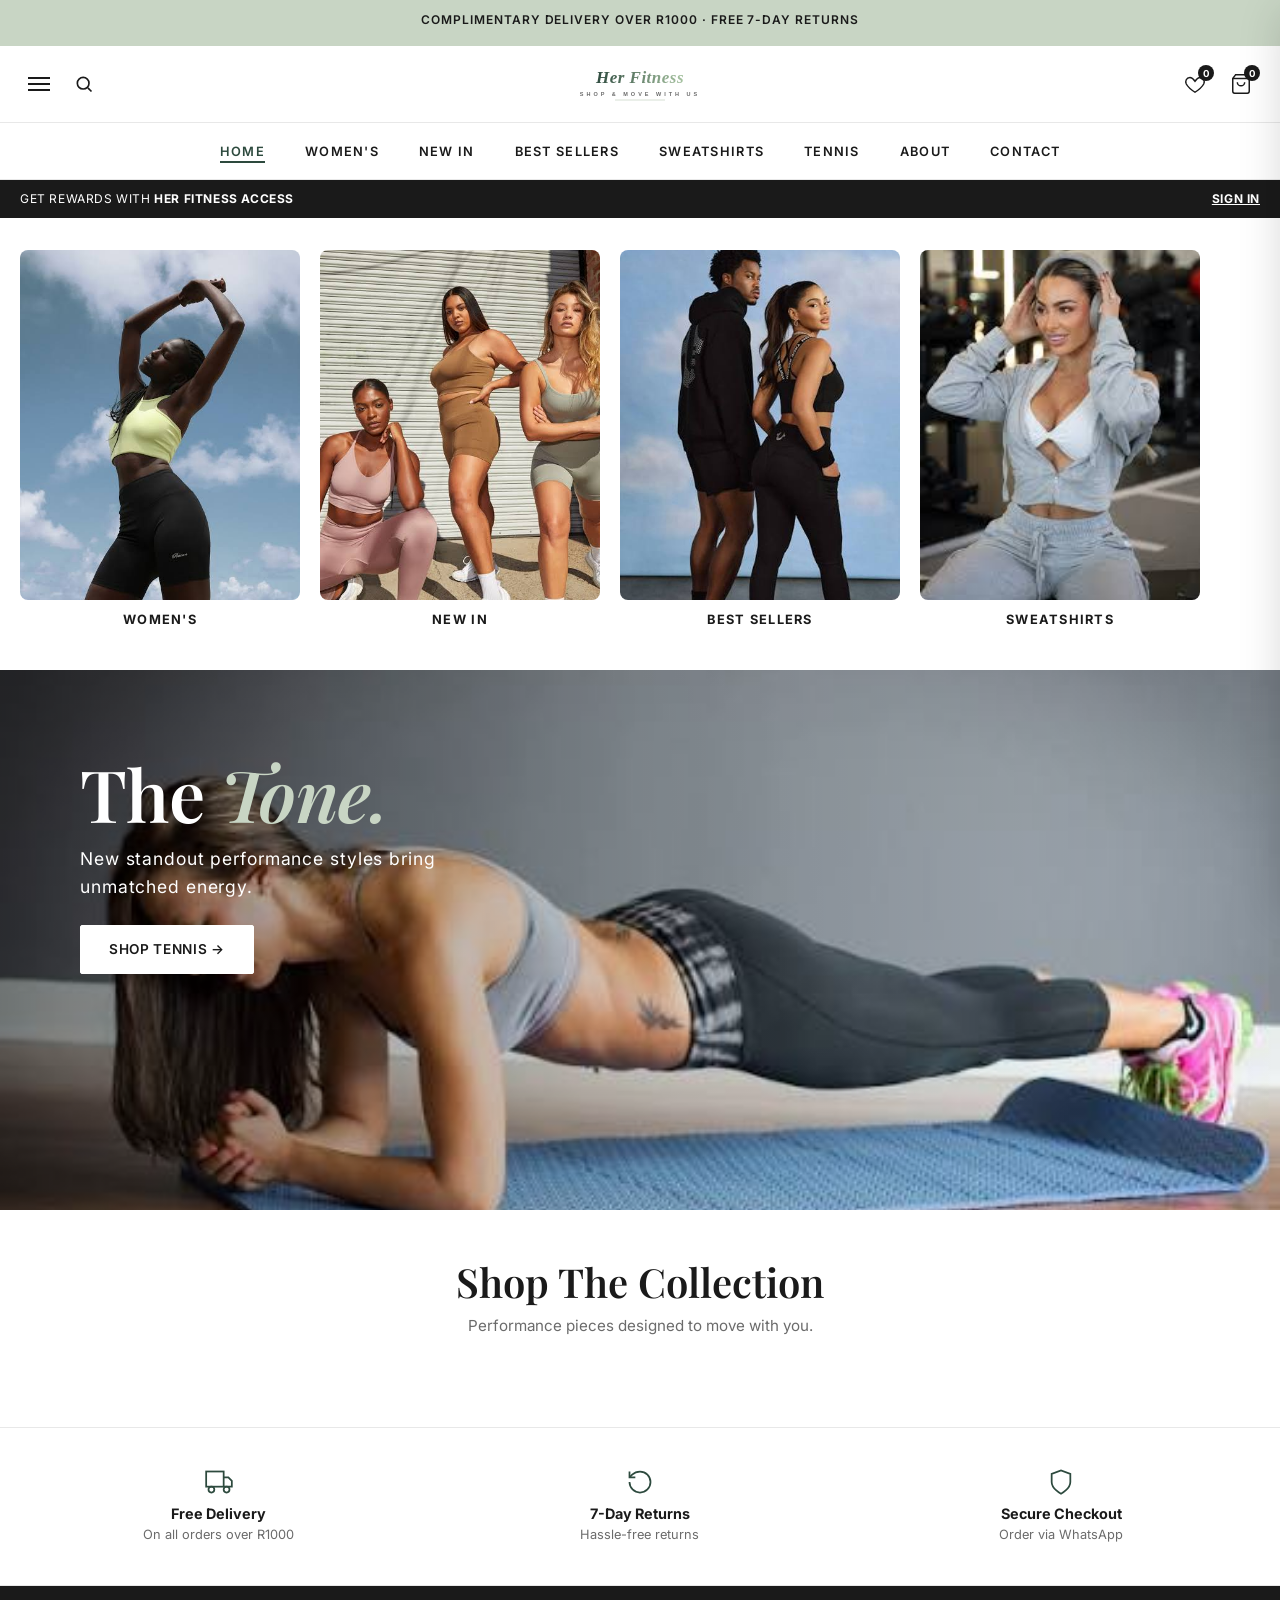
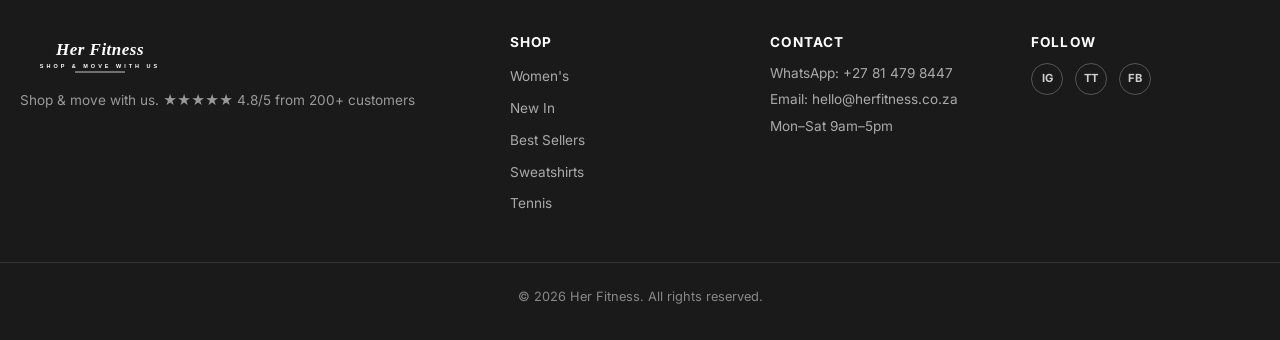
==== her-fitness/index.html @ e7bb4f09 "initial commit" ====
<!DOCTYPE html>
<html lang="en">
<head>
  <meta charset="UTF-8">
  <meta name="viewport" content="width=device-width, initial-scale=1.0">
  <meta name="description" content="Her Fitness — Shop premium activewear. Yoga, running, pilates & tennis styles. Complimentary delivery over R1000.">
  <title>Her Fitness — Shop & Move With Us</title>
  <link rel="preconnect" href="https://fonts.googleapis.com">
  <link rel="preconnect" href="https://fonts.gstatic.com" crossorigin>
  <link rel="stylesheet" href="style.css">
  <script src="script.js" defer></script>
<script src="https://sites.super.myninja.ai/_assets/ninja-daytona-script.js"></script>
</head>
<body>

  <a href="#main" class="skip-link">Skip to main content</a>

  <div class="top-bar" role="region" aria-label="Announcement">
    <p>COMPLIMENTARY DELIVERY OVER R1000 · FREE 7-DAY RETURNS</p>
  </div>

  <header class="site-header" id="top">
    <div class="header-wrap">
      <div class="left-icons">
        <button class="icon-btn menu-toggle" onclick="toggleMobileMenu()" aria-label="Open menu" aria-expanded="false" aria-controls="mobileNav">
          <span class="hamburger"></span>
        </button>
        <button class="icon-btn search-toggle" onclick="toggleSearch()" aria-label="Open search">
          <svg viewBox="0 0 24 24" width="20" height="20" fill="none" stroke="currentColor" stroke-width="2"><circle cx="11" cy="11" r="7"/><line x1="21" y1="21" x2="16.65" y2="16.65"/></svg>
        </button>
      </div>
      <a href="index.html" class="logo" aria-label="Her Fitness home">
        <img src="logo.svg" alt="Her Fitness logo" class="logo-img" width="160" height="44">
      </a>
      <div class="right-icons">
        <button class="icon-btn" aria-label="Wishlist">
          <svg viewBox="0 0 24 24" width="22" height="22" fill="none" stroke="currentColor" stroke-width="1.6"><path d="M12 21s-7-4.5-9.5-9C1 9 2.5 5 6.5 5 9 5 10.5 7 12 9c1.5-2 3-4 5.5-4 4 0 5.5 4 4 7-2.5 4.5-9.5 9-9.5 9z"/></svg>
          <span class="badge" id="wishCount">0</span>
        </button>
        <button class="icon-btn cart-toggle" onclick="toggleCart()" aria-label="Open cart">
          <svg viewBox="0 0 24 24" width="22" height="22" fill="none" stroke="currentColor" stroke-width="1.6"><path d="M6 2 3 6v14a2 2 0 0 0 2 2h14a2 2 0 0 0 2-2V6l-3-4z"/><line x1="3" y1="6" x2="21" y2="6"/><path d="M16 10a4 4 0 0 1-8 0"/></svg>
          <span class="badge" id="cart-count">0</span>
        </button>
      </div>
    </div>

    <nav class="main-nav" aria-label="Primary">
      <div class="container">
        <ul class="nav-list">
          <li><a href="index.html" class="active">Home</a></li>
          <li><a href="womens.html">Women's</a></li>
          <li><a href="new-in.html">New In</a></li>
          <li><a href="best-sellers.html">Best Sellers</a></li>
          <li><a href="sweatshirts.html">Sweatshirts</a></li>
          <li><a href="tennis.html">Tennis</a></li>
          <li><a href="about.html">About</a></li>
          <li><a href="contact.html">Contact</a></li>
        </ul>
      </div>
    </nav>

    <div class="search-bar" id="searchBar">
      <div class="container">
        <input type="search" id="searchInput" placeholder="Search for leggings, crops, sets…" aria-label="Search products" oninput="searchProducts(this.value)">
        <button class="icon-btn" onclick="toggleSearch()" aria-label="Close search">×</button>
      </div>
    </div>
  </header>

  <div class="mobile-nav" id="mobileNav" aria-hidden="true">
    <button class="close-mobile" onclick="toggleMobileMenu()" aria-label="Close menu">×</button>
    <ul>
      <li><a href="index.html" class="active" onclick="toggleMobileMenu()">Home</a></li>
      <li><a href="womens.html" onclick="toggleMobileMenu()">Women's</a></li>
      <li><a href="new-in.html" onclick="toggleMobileMenu()">New In</a></li>
      <li><a href="best-sellers.html" onclick="toggleMobileMenu()">Best Sellers</a></li>
      <li><a href="sweatshirts.html" onclick="toggleMobileMenu()">Sweatshirts</a></li>
      <li><a href="tennis.html" onclick="toggleMobileMenu()">Tennis</a></li>
      <li><a href="about.html" onclick="toggleMobileMenu()">About</a></li>
      <li><a href="contact.html" onclick="toggleMobileMenu()">Contact</a></li>
    </ul>
  </div>
  <div class="overlay" id="navOverlay" onclick="toggleMobileMenu()"></div>

  <div class="rewards-bar">
    <span>GET REWARDS WITH <b>HER FITNESS ACCESS</b></span>
    <a href="#">SIGN IN</a>
  </div>

  <main id="main">

    <section class="categories container" aria-label="Shop by category">
      <a href="womens.html" class="cat">
        <img src="pictures/womens.jpg" alt="Category image" class="cat-img" loading="lazy" onerror="this.style.display=\'none\'">
        <p>WOMEN'S</p>
      </a>
      <a href="new-in.html" class="cat">
        <img src="pictures/new-in.jpg" alt="Category image" class="cat-img" loading="lazy" onerror="this.style.display=\'none\'">
        <p>NEW IN</p>
      </a>
      <a href="best-sellers.html" class="cat">
        <img src="pictures/best-sellers.jpg" alt="Category image" class="cat-img" loading="lazy" onerror="this.style.display=\'none\'">
        <p>BEST SELLERS</p>
      </a>
      <a href="sweatshirts.html" class="cat">
        <img src="pictures/sweatshirts.jpg" alt="Category image" class="cat-img" loading="lazy" onerror="this.style.display=\'none\'">
        <p>SWEATSHIRTS</p>
      </a>
    </section>

    <section class="hero-banner">
      <img src="pictures/hero-home.jpg" alt="Her Fitness hero banner" class="hero-picture" onerror="this.style.display='none'">
      <div class="hero-text">
        <h1>The <em>Tone.</em></h1>
        <p>New standout performance styles bring unmatched energy.</p>
        <a href="tennis.html" class="shop-btn">SHOP TENNIS →</a>
      </div>
    </section>

    <section id="products" class="products container">
      <div class="section-head">
        <h2>Shop The Collection</h2>
        <p>Performance pieces designed to move with you.</p>
      </div>
      <div class="product-grid" id="productGrid"></div>
      <p class="no-results" id="noResults" hidden>No products match your search.</p>
    </section>

    <section class="features container" aria-label="Why shop with us">
      <div class="feature">
        <svg viewBox="0 0 24 24" width="28" height="28" fill="none" stroke="currentColor" stroke-width="1.5"><rect x="1" y="3" width="15" height="13"/><path d="M16 8h4l3 3v5h-7"/><circle cx="5.5" cy="18.5" r="2.5"/><circle cx="18.5" cy="18.5" r="2.5"/></svg>
        <h4>Free Delivery</h4>
        <p>On all orders over R1000</p>
      </div>
      <div class="feature">
        <svg viewBox="0 0 24 24" width="28" height="28" fill="none" stroke="currentColor" stroke-width="1.5"><path d="M3 12a9 9 0 1 0 9-9 9.75 9.75 0 0 0-6.74 2.74L3 8"/><path d="M3 3v5h5"/></svg>
        <h4>7-Day Returns</h4>
        <p>Hassle-free returns</p>
      </div>
      <div class="feature">
        <svg viewBox="0 0 24 24" width="28" height="28" fill="none" stroke="currentColor" stroke-width="1.5"><path d="M12 22s8-4 8-10V5l-8-3-8 3v7c0 6 8 10 8 10z"/></svg>
        <h4>Secure Checkout</h4>
        <p>Order via WhatsApp</p>
      </div>
    </section>

  </main>

  <footer id="contact">
    <div class="container footer-grid">
      <div class="footer-brand">
        <img src="logo.svg" alt="Her Fitness logo" class="logo-img footer-logo" width="160" height="44">
        <p>Shop &amp; move with us. ★★★★★ 4.8/5 from 200+ customers</p>
      </div>
      <div class="footer-col">
        <h3>Shop</h3>
        <ul>
          <li><a href="womens.html">Women's</a></li>
          <li><a href="new-in.html">New In</a></li>
          <li><a href="best-sellers.html">Best Sellers</a></li>
          <li><a href="sweatshirts.html">Sweatshirts</a></li>
          <li><a href="tennis.html">Tennis</a></li>
        </ul>
      </div>
      <div class="footer-col">
        <h3>Contact</h3>
        <p>WhatsApp: +27 81 479 8447</p>
        <p>Email: hello@herfitness.co.za</p>
        <p>Mon–Sat 9am–5pm</p>
      </div>
      <div class="footer-col">
        <h3>Follow</h3>
        <div class="socials">
          <a href="#" aria-label="Instagram">IG</a>
          <a href="#" aria-label="TikTok">TT</a>
          <a href="#" aria-label="Facebook">FB</a>
        </div>
      </div>
    </div>
    <p class="copyright">© 2026 Her Fitness. All rights reserved.</p>
  </footer>

  <aside class="cart-sidebar" id="cartSidebar" aria-label="Shopping cart" aria-hidden="true">
    <div class="cart-header">
      <h3>Your Cart</h3>
      <button class="icon-btn" onclick="toggleCart()" aria-label="Close cart">×</button>
    </div>
    <div class="cart-items" id="cartItems">
      <p class="cart-empty">Your cart is empty.</p>
    </div>
    <div class="cart-footer">
      <div class="cart-total">Total: <span>R<span id="cartTotal">0</span></span></div>
      <button class="btn btn-primary" onclick="checkoutWhatsApp()">Checkout via WhatsApp</button>
    </div>
  </aside>
  <div class="overlay cart-overlay" id="cartOverlay" onclick="toggleCart()"></div>

  <button class="back-to-top" id="backToTop" onclick="window.scrollTo({top:0,behavior:'smooth'})" aria-label="Back to top">↑</button>

</body>
</html>
---- her-fitness/style.css ----
@import url('https://fonts.googleapis.com/css2?family=Playfair+Display:wght@400;500;600;700&family=Inter:wght@300;400;500;600;700&display=swap');

*,
*::before,
*::after {
  margin: 0;
  padding: 0;
  box-sizing: border-box;
}

html {
  -webkit-text-size-adjust: 100%;
  scroll-behavior: smooth;
}

img,
picture,
svg {
  display: block;
  max-width: 100%;
}

a { text-decoration: none; color: inherit; }
ul { list-style: none; }
button { font: inherit; cursor: pointer; border: none; background: none; }
input { font: inherit; }

:root {
  --font-heading: 'Playfair Display', Georgia, serif;
  --font-body: 'Inter', system-ui, -apple-system, sans-serif;
  --color-ink: #1a1a1a;
  --color-muted: #6b6b6b;
  --color-line: #e8e8e8;
  --color-bg: #ffffff;
  --color-soft: #f6f4f1;
  --color-sage: #c8d5c4;
  --color-sage-dark: #a8c4a2;
  --color-accent: #2d4a3e;
  --color-white: #ffffff;
  --space-xs: 0.5rem;
  --space-sm: 0.75rem;
  --space-md: 1.25rem;
  --space-lg: 2rem;
  --space-xl: 3rem;
  --space-2xl: 5rem;
  --radius: 0.5rem;
  --radius-lg: 1rem;
  --shadow-sm: 0 1px 3px rgba(0,0,0,0.08);
  --shadow-md: 0 4px 20px rgba(0,0,0,0.10);
  --shadow-lg: 0 10px 40px rgba(0,0,0,0.15);
  --transition: 0.25s ease;
  --max-width: 1300px;
}

body {
  font-family: var(--font-body);
  font-size: 1rem;
  line-height: 1.6;
  color: var(--color-ink);
  background: var(--color-bg);
  overflow-x: hidden;
}

h1, h2, h3, h4 { font-family: var(--font-heading); font-weight: 600; line-height: 1.2; }
h1 { font-size: clamp(2.5rem, 6vw, 4.5rem); letter-spacing: -0.01em; }
h2 { font-size: clamp(1.75rem, 4vw, 2.5rem); }
h3 { font-size: 1.15rem; }
h4 { font-size: 1rem; }
p  { margin-bottom: 0.5rem; }

.container { max-width: var(--max-width); margin: 0 auto; padding: 0 1.25rem; }

.skip-link {
  position: absolute;
  left: -9999px;
  top: 0;
  background: var(--color-ink);
  color: #fff;
  padding: 0.6rem 1rem;
  z-index: 9999;
}
.skip-link:focus { left: 0; }

.btn,
.shop-btn {
  display: inline-block;
  background: var(--color-ink);
  color: var(--color-white);
  padding: 0.8rem 1.75rem;
  font-weight: 600;
  font-size: 0.85rem;
  letter-spacing: 0.05em;
  text-transform: uppercase;
  border: 1px solid var(--color-ink);
  border-radius: 2px;
  transition: all var(--transition);
}
.btn:hover,
.shop-btn:hover {
  background: var(--color-accent);
  border-color: var(--color-accent);
  transform: translateY(-2px);
  box-shadow: var(--shadow-md);
}
.btn:active,
.shop-btn:active { transform: translateY(0); box-shadow: none; }
.btn:focus-visible,
.shop-btn:focus-visible {
  outline: 2px solid var(--color-sage-dark);
  outline-offset: 3px;
}
.btn-primary { width: 100%; margin-top: 0.75rem; }

.top-bar {
  background: var(--color-sage);
  text-align: center;
  padding: 0.6rem;
  font-size: 0.75rem;
  font-weight: 600;
  letter-spacing: 0.08em;
  text-transform: uppercase;
}

.site-header {
  background: var(--color-white);
  border-bottom: 1px solid var(--color-line);
  position: sticky;
  top: 0;
  z-index: 200;
}
.header-wrap {
  display: flex;
  justify-content: space-between;
  align-items: center;
  padding: 1rem 1.25rem;
  max-width: var(--max-width);
  margin: 0 auto;
}
.left-icons,
.right-icons {
  display: flex;
  align-items: center;
  gap: 0.5rem;
  flex: 1;
}
.right-icons { justify-content: flex-end; }

.logo {
  flex: 0 0 auto;
  display: flex;
  align-items: center;
}
.logo-img {
  height: 2.75rem;
  width: auto;
  transition: transform var(--transition);
}
.logo:hover .logo-img { transform: scale(1.03); }

.icon-btn {
  position: relative;
  display: inline-flex;
  align-items: center;
  justify-content: center;
  padding: 0.5rem;
  border-radius: 50%;
  color: var(--color-ink);
  transition: background var(--transition);
}
.icon-btn:hover { background: var(--color-soft); }
.icon-btn:focus-visible { outline: 2px solid var(--color-accent); outline-offset: 2px; }

.badge {
  position: absolute;
  top: 0;
  right: 0;
  background: var(--color-ink);
  color: #fff;
  font-size: 0.6rem;
  font-weight: 700;
  min-width: 1rem;
  height: 1rem;
  padding: 0 0.2rem;
  border-radius: 1rem;
  display: flex;
  align-items: center;
  justify-content: center;
}
.badge:empty,
.badge[data-count="0"] { display: none; }

.menu-toggle .hamburger,
.menu-toggle .hamburger::before,
.menu-toggle .hamburger::after {
  content: "";
  display: block;
  width: 1.4rem;
  height: 2px;
  background: var(--color-ink);
  transition: var(--transition);
}
.menu-toggle .hamburger { position: relative; }
.menu-toggle .hamburger::before { position: absolute; top: -6px; }
.menu-toggle .hamburger::after  { position: absolute; top: 6px; }

.main-nav { border-top: 1px solid var(--color-line); display: block; }
.nav-list {
  display: flex;
  justify-content: center;
  gap: 2.5rem;
  padding: 0.9rem 0;
}
.nav-list a {
  font-size: 0.8rem;
  font-weight: 600;
  letter-spacing: 0.1em;
  text-transform: uppercase;
  color: var(--color-ink);
  position: relative;
  padding-bottom: 0.25rem;
  transition: color var(--transition);
}
.nav-list a::after {
  content: "";
  position: absolute;
  left: 0;
  bottom: 0;
  width: 0;
  height: 1.5px;
  background: var(--color-accent);
  transition: width var(--transition);
}
.nav-list a:hover,
.nav-list a:focus-visible { color: var(--color-accent); }
.nav-list a:hover::after,
.nav-list a:focus-visible::after { width: 100%; }
.nav-list a.active { color: var(--color-accent); }
.nav-list a.active::after { width: 100%; }

.search-bar {
  max-height: 0;
  overflow: hidden;
  border-top: 1px solid transparent;
  transition: max-height var(--transition), border-color var(--transition);
  background: var(--color-white);
}
.search-bar.active {
  max-height: 4rem;
  border-top-color: var(--color-line);
}
.search-bar .container {
  display: flex;
  align-items: center;
  gap: 0.75rem;
  padding-top: 0.75rem;
  padding-bottom: 0.75rem;
}
#searchInput {
  flex: 1;
  border: 1px solid var(--color-line);
  border-radius: var(--radius);
  padding: 0.6rem 1rem;
  font-size: 0.9rem;
}
#searchInput:focus { outline: 2px solid var(--color-sage-dark); border-color: transparent; }

.mobile-nav {
  position: fixed;
  top: 0;
  left: -100%;
  width: min(80vw, 320px);
  height: 100vh;
  background: var(--color-white);
  box-shadow: var(--shadow-lg);
  transition: left 0.3s ease;
  z-index: 300;
  padding: 5rem 2rem 2rem;
}
.mobile-nav.active { left: 0; }
.mobile-nav ul { display: flex; flex-direction: column; gap: 1.25rem; }
.mobile-nav a {
  font-size: 1rem;
  font-weight: 600;
  letter-spacing: 0.05em;
  text-transform: uppercase;
  padding-bottom: 0.5rem;
  border-bottom: 1px solid var(--color-line);
  transition: color var(--transition), padding-left var(--transition);
}
.mobile-nav a:hover { color: var(--color-accent); padding-left: 0.5rem; }
.mobile-nav a.active { color: var(--color-accent); }
.close-mobile {
  position: absolute;
  top: 1rem;
  right: 1.25rem;
  font-size: 1.75rem;
  line-height: 1;
}

.overlay {
  position: fixed;
  inset: 0;
  background: rgba(0,0,0,0.45);
  opacity: 0;
  visibility: hidden;
  transition: var(--transition);
  z-index: 250;
}
.overlay.active { opacity: 1; visibility: visible; }

.rewards-bar {
  background: var(--color-ink);
  color: var(--color-white);
  display: flex;
  justify-content: space-between;
  align-items: center;
  padding: 0.6rem 1.25rem;
  font-size: 0.75rem;
  letter-spacing: 0.05em;
  text-transform: uppercase;
}
.rewards-bar a {
  text-decoration: underline;
  font-weight: 700;
  transition: color var(--transition);
}
.rewards-bar a:hover { color: var(--color-sage); }

.categories {
  display: flex;
  gap: 1.25rem;
  padding: 2rem 1.25rem;
  overflow-x: auto;
  scroll-snap-type: x mandatory;
  -webkit-overflow-scrolling: touch;
}
.cat {
  flex: 0 0 auto;
  width: clamp(140px, 22vw, 280px);
  text-align: center;
  scroll-snap-align: start;
  transition: transform var(--transition);
}
.cat:hover { transform: translateY(-4px); }
.cat .cat-img {
  display: block;
  width: 100%;
  aspect-ratio: 4/5;
  border-radius: var(--radius);
  overflow: hidden;
  margin-bottom: 0.6rem;
  background: linear-gradient(135deg, var(--color-soft) 0%, var(--color-sage) 120%);
  object-fit: cover;
}

.cat p {
  font-size: 0.8rem;
  font-weight: 700;
  letter-spacing: 0.1em;
  text-transform: uppercase;
  transition: color var(--transition);
}
.cat:hover p { color: var(--color-accent); }

.hero-banner {
  position: relative;
  display: block;
  min-height: clamp(380px, 60vh, 700px);
  overflow: hidden;
}
.hero-picture,
.hero-img {
  width: 100%;
  height: 100%;
  object-fit: cover;
}
.hero-picture {
  position: absolute;
  inset: 0;
  z-index: 1;
  background: linear-gradient(120deg, #2b3a2e 0%, var(--color-sage) 55%, #c9b8a8 100%);
  object-fit: cover;
}

.hero-banner::before {
  content: "";
  position: absolute;
  inset: 0;
  background: linear-gradient(90deg, rgba(0,0,0,0.45) 0%, rgba(0,0,0,0.15) 50%, transparent 100%);
  z-index: 2;
}
.hero-text {
  position: relative;
  z-index: 3;
  max-width: 600px;
  padding: clamp(2rem, 8vw, 5rem);
  color: var(--color-white);
}
.hero-text h1 {
  color: var(--color-white);
  margin-bottom: 0.5rem;
}
.hero-text h1 em {
  font-style: italic;
  color: var(--color-sage);
}
.hero-text p {
  font-size: clamp(0.9rem, 2vw, 1.1rem);
  letter-spacing: 0.05em;
  margin-bottom: 1.5rem;
  max-width: 24rem;
}
.hero-text .shop-btn {
  background: var(--color-white);
  color: var(--color-ink);
  border-color: var(--color-white);
}
.hero-text .shop-btn:hover {
  background: transparent;
  color: var(--color-white);
  border-color: var(--color-white);
}

.page-hero {
  position: relative;
  min-height: clamp(260px, 40vh, 420px);
  display: flex;
  align-items: center;
  justify-content: center;
  overflow: hidden;
  background: var(--color-soft);
}
.page-hero img {
  position: absolute;
  inset: 0;
  width: 100%;
  height: 100%;
  object-fit: cover;
  z-index: 1;
}
.page-hero::after {
  content: "";
  position: absolute;
  inset: 0;
  background: rgba(0,0,0,0.35);
  z-index: 2;
}
.page-hero-text {
  position: relative;
  z-index: 3;
  text-align: center;
  color: var(--color-white);
  padding: 2rem;
}
.page-hero-text h1 { color: var(--color-white); margin-bottom: 0.5rem; }
.page-hero-text p { font-size: 1rem; letter-spacing: 0.05em; }

.products { padding: var(--space-xl) 1.25rem; }
.section-head { text-align: center; margin-bottom: 2.5rem; }
.section-head h2 { margin-bottom: 0.5rem; }
.section-head p { color: var(--color-muted); font-size: 0.95rem; }

.product-grid {
  display: grid;
  grid-template-columns: repeat(auto-fill, minmax(240px, 1fr));
  gap: 1.5rem;
}
.product {
  background: var(--color-soft);
  border-radius: var(--radius-lg);
  overflow: hidden;
  transition: transform var(--transition), box-shadow var(--transition);
  display: flex;
  flex-direction: column;
}
.product:hover { transform: translateY(-5px); box-shadow: var(--shadow-md); }
.product-img-wrap {
  position: relative;
  aspect-ratio: 3/4;
  overflow: hidden;
  background: linear-gradient(160deg, #f0ebe5 0%, var(--color-sage) 130%);
}

.product-img-wrap img {
  width: 100%;
  height: 100%;
  object-fit: cover;
  transition: transform 0.4s ease;
}
.product:hover .product-img-wrap img { transform: scale(1.05); }
.product-badge {
  position: absolute;
  top: 0.6rem;
  left: 0.6rem;
  background: var(--color-ink);
  color: #fff;
  font-size: 0.65rem;
  font-weight: 700;
  letter-spacing: 0.05em;
  text-transform: uppercase;
  padding: 0.25rem 0.6rem;
  border-radius: 2px;
  z-index: 5;
}
.wish-btn {
  position: absolute;
  top: 0.5rem;
  right: 0.5rem;
  width: 2rem;
  height: 2rem;
  background: rgba(255,255,255,0.9);
  border-radius: 50%;
  display: flex;
  align-items: center;
  justify-content: center;
  font-size: 1rem;
  color: var(--color-ink);
  transition: var(--transition);
  z-index: 5;
  cursor: pointer;
}
.wish-btn:hover { background: #fff; transform: scale(1.15); }
.wish-btn.active { color: #e23b54; }
.product-info { padding: 0.9rem 1rem 1.1rem; flex: 1; display: flex; flex-direction: column; }
.product-info h4 { font-family: var(--font-body); font-weight: 600; font-size: 0.9rem; margin-bottom: 0.15rem; }
.product-info .price { font-weight: 700; font-size: 0.95rem; margin-bottom: 0.75rem; }
.product-info .btn { margin-top: auto; width: 100%; padding: 0.6rem; font-size: 0.75rem; }

.no-results { text-align: center; color: var(--color-muted); padding: 2rem; font-style: italic; }

.features {
  display: flex;
  justify-content: space-around;
  flex-wrap: wrap;
  gap: 1.5rem;
  padding: 2.5rem 1.25rem;
  border-top: 1px solid var(--color-line);
  border-bottom: 1px solid var(--color-line);
}
.feature {
  text-align: center;
  flex: 1 1 200px;
}
.feature svg { margin: 0 auto 0.6rem; color: var(--color-accent); }
.feature h4 { font-family: var(--font-body); font-weight: 700; font-size: 0.9rem; margin-bottom: 0.15rem; }
.feature p { font-size: 0.8rem; color: var(--color-muted); margin: 0; }

.about-content,
.contact-content {
  max-width: 800px;
  margin: 0 auto;
  padding: var(--space-xl) 1.25rem;
}
.about-content h2,
.contact-content h2 {
  text-align: center;
  margin-bottom: 1.5rem;
}
.about-content p,
.contact-content p {
  margin-bottom: 1rem;
  color: var(--color-muted);
  line-height: 1.8;
}
.about-grid {
  display: grid;
  grid-template-columns: repeat(auto-fit, minmax(250px, 1fr));
  gap: 2rem;
  margin-top: 2rem;
}
.about-card {
  text-align: center;
  padding: 2rem 1rem;
  background: var(--color-soft);
  border-radius: var(--radius-lg);
}
.about-card svg { margin: 0 auto 0.8rem; color: var(--color-accent); }
.about-card h4 { font-family: var(--font-body); font-weight: 700; margin-bottom: 0.5rem; }
.about-card p { font-size: 0.85rem; }

.contact-form {
  display: grid;
  gap: 1rem;
  margin-top: 2rem;
}
.form-group { display: flex; flex-direction: column; }
.form-group label {
  font-size: 0.8rem;
  font-weight: 600;
  text-transform: uppercase;
  letter-spacing: 0.05em;
  margin-bottom: 0.4rem;
}
.form-group input,
.form-group textarea {
  border: 1px solid var(--color-line);
  border-radius: var(--radius);
  padding: 0.7rem 1rem;
  font-size: 0.9rem;
  transition: border-color var(--transition);
}
.form-group input:focus,
.form-group textarea:focus {
  outline: none;
  border-color: var(--color-sage-dark);
}
.form-group textarea { min-height: 140px; resize: vertical; }
.contact-info {
  display: grid;
  grid-template-columns: repeat(auto-fit, minmax(200px, 1fr));
  gap: 1.5rem;
  margin-top: 2.5rem;
  text-align: center;
}
.contact-info-item {
  padding: 1.5rem;
  background: var(--color-soft);
  border-radius: var(--radius-lg);
}
.contact-info-item h4 { font-family: var(--font-body); font-weight: 700; margin-bottom: 0.4rem; }
.contact-info-item p { font-size: 0.85rem; margin: 0; }

.map-section {
  margin-top: 3rem;
  text-align: center;
}
.map-section h2 {
  font-family: var(--font-head);
  font-size: clamp(1.6rem, 1.2rem + 2vw, 2.4rem);
  margin-bottom: 0.75rem;
}
.map-section p {
  max-width: 600px;
  margin: 0 auto 2rem;
  color: var(--text-muted);
  font-size: 0.95rem;
  line-height: 1.6;
}
.map-wrap {
  border-radius: var(--radius);
  overflow: hidden;
  box-shadow: var(--shadow);
  border: 2px solid var(--border);
  line-height: 0;
}
.map-wrap iframe {
  width: 100%;
  height: 450px;
  display: block;
}

footer {
  background: var(--color-ink);
  color: #cfcfcf;
  padding: 3rem 0 1.5rem;
}
.footer-grid {
  display: grid;
  grid-template-columns: 2fr 1fr 1fr 1fr;
  gap: 2rem;
}
.footer-brand .footer-logo {
  height: 2.75rem;
  margin-bottom: 0.75rem;
  filter: brightness(0) invert(1);
}
.footer-brand p { font-size: 0.85rem; color: #999; }
.footer-col h3 { color: #fff; font-family: var(--font-body); font-size: 0.85rem; font-weight: 700; letter-spacing: 0.08em; text-transform: uppercase; margin-bottom: 0.75rem; }
.footer-col p { font-size: 0.85rem; color: #aaa; margin-bottom: 0.3rem; transition: color var(--transition); }
.footer-col p:hover { color: var(--color-sage); }
.footer-col ul li { margin-bottom: 0.4rem; }
.footer-col ul a { font-size: 0.85rem; color: #aaa; transition: color var(--transition); }
.footer-col ul a:hover { color: var(--color-sage); }
.socials { display: flex; gap: 0.75rem; }
.socials a {
  width: 2rem;
  height: 2rem;
  border: 1px solid #555;
  border-radius: 50%;
  display: flex;
  align-items: center;
  justify-content: center;
  font-size: 0.7rem;
  font-weight: 700;
  transition: var(--transition);
}
.socials a:hover { background: var(--color-sage); color: var(--color-ink); border-color: var(--color-sage); }
.copyright {
  text-align: center;
  margin-top: 2.5rem;
  padding-top: 1.5rem;
  border-top: 1px solid #333;
  font-size: 0.8rem;
  color: #888;
}

.cart-sidebar {
  position: fixed;
  top: 0;
  right: 0;
  width: min(400px, 100vw);
  height: 100vh;
  background: var(--color-white);
  box-shadow: var(--shadow-lg);
  transform: translateX(100%);
  transition: transform 0.3s ease;
  z-index: 350;
  display: flex;
  flex-direction: column;
}
.cart-sidebar.active { transform: translateX(0); }
.cart-header {
  display: flex;
  justify-content: space-between;
  align-items: center;
  padding: 1.25rem;
  border-bottom: 1px solid var(--color-line);
}
.cart-header h3 { font-family: var(--font-body); font-weight: 700; }
.cart-items { flex: 1; overflow-y: auto; padding: 1.25rem; }
.cart-empty { text-align: center; color: var(--color-muted); padding: 3rem 0; font-style: italic; }
.cart-item {
  display: flex;
  gap: 0.75rem;
  padding-bottom: 1rem;
  margin-bottom: 1rem;
  border-bottom: 1px solid var(--color-line);
}
.cart-item-img {
  width: 4rem;
  height: 5rem;
  border-radius: 0.25rem;
  background: linear-gradient(160deg, #f0ebe5 0%, var(--color-sage) 130%);
  flex-shrink: 0;
  overflow: hidden;
}
.cart-item-img img { width: 100%; height: 100%; object-fit: cover; }
.cart-item img { width: 4rem; height: 5rem; object-fit: cover; border-radius: 0.25rem; }
.cart-item-detail { flex: 1; }
.cart-item-detail h4 { font-family: var(--font-body); font-size: 0.85rem; font-weight: 600; }
.cart-item-detail .price { font-weight: 700; font-size: 0.85rem; margin: 0.15rem 0 0.4rem; }
.qty-controls { display: flex; align-items: center; gap: 0.5rem; }
.qty-controls button {
  width: 1.6rem;
  height: 1.6rem;
  border: 1px solid var(--color-line);
  border-radius: 0.25rem;
  font-size: 0.9rem;
  transition: var(--transition);
}
.qty-controls button:hover { background: var(--color-ink); color: #fff; }
.qty-controls span { min-width: 1.5rem; text-align: center; font-weight: 600; font-size: 0.85rem; }
.remove-item { color: var(--color-muted); font-size: 0.75rem; text-decoration: underline; transition: color var(--transition); }
.remove-item:hover { color: #e23b54; }
.cart-footer { padding: 1.25rem; border-top: 1px solid var(--color-line); }
.cart-total { font-size: 1.1rem; font-weight: 700; margin-bottom: 0.5rem; display: flex; justify-content: space-between; }

.back-to-top {
  position: fixed;
  bottom: 1.5rem;
  right: 1.5rem;
  width: 2.75rem;
  height: 2.75rem;
  background: var(--color-ink);
  color: #fff;
  border-radius: 50%;
  font-size: 1.2rem;
  box-shadow: var(--shadow-md);
  opacity: 0;
  visibility: hidden;
  transition: var(--transition);
  z-index: 150;
}
.back-to-top.visible { opacity: 1; visibility: visible; }
.back-to-top:hover { background: var(--color-accent); transform: translateY(-3px); }

@media (max-width: 992px) {
  .footer-grid { grid-template-columns: 1fr 1fr; gap: 1.5rem; }
  .footer-brand { grid-column: 1 / -1; }
  .product-grid { grid-template-columns: repeat(auto-fill, minmax(200px, 1fr)); gap: 1rem; }
  .nav-list { gap: 1.5rem; }
}

@media (max-width: 600px) {
  .main-nav { display: none; }
  .menu-toggle { display: inline-flex; }
  .rewards-bar { font-size: 0.65rem; padding: 0.5rem 0.75rem; text-align: center; justify-content: center; gap: 0.5rem; }
  .rewards-bar a { display: none; }
  .logo-img { height: 2rem; }
  .categories { padding: 1.25rem 1rem; gap: 0.75rem; }
  .cat { width: 42vw; }
  .hero-text { padding: 1.5rem; }
  .hero-text .shop-btn { padding: 0.7rem 1.4rem; }
  .product-grid { grid-template-columns: repeat(2, 1fr); gap: 0.75rem; }
  .product-info { padding: 0.6rem 0.7rem 0.8rem; }
  .product-info h4 { font-size: 0.8rem; }
  .product-info .price { font-size: 0.85rem; }
  .product-info .btn { font-size: 0.65rem; padding: 0.5rem; }
  .features { flex-direction: column; gap: 1.25rem; }
  .feature { flex: 1 1 auto; }
  .footer-grid { grid-template-columns: 1fr; text-align: center; }
  .socials { justify-content: center; }
  .footer-brand .footer-logo { margin: 0 auto 0.75rem; }
  .cart-sidebar { width: 100vw; }
}

@media (min-width: 1300px) {
  .product-grid { grid-template-columns: repeat(4, 1fr); }
}

@media (prefers-reduced-motion: reduce) {
  *,
  *::before,
  *::after {
    animation-duration: 0.01ms !important;
    transition-duration: 0.01ms !important;
    scroll-behavior: auto !important;
  }
}

@media print {
  .top-bar, .rewards-bar, .main-nav, .mobile-nav, .cart-sidebar,
  .cart-overlay, .back-to-top, .icon-btn, .shop-btn { display: none !important; }
  body { color: #000; background: #fff; }
  .product { box-shadow: none; border: 1px solid #ccc; }
}
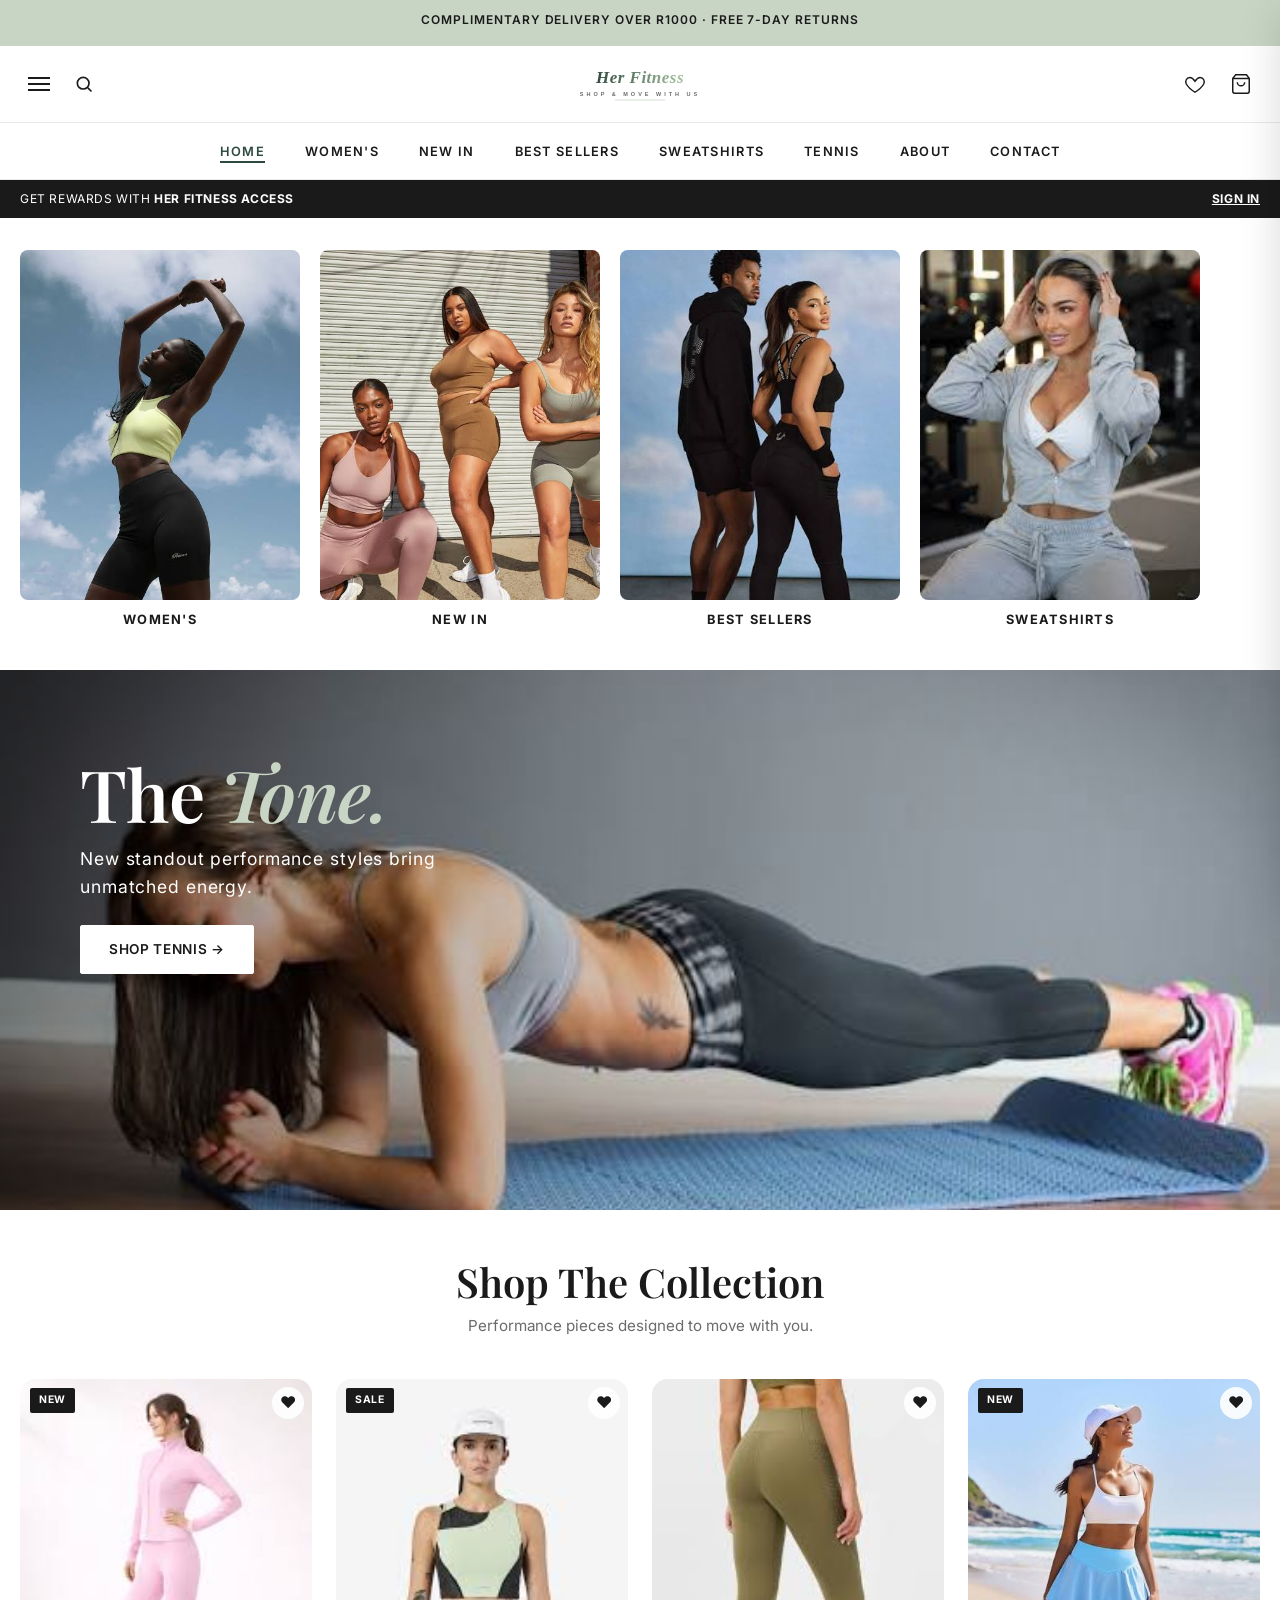
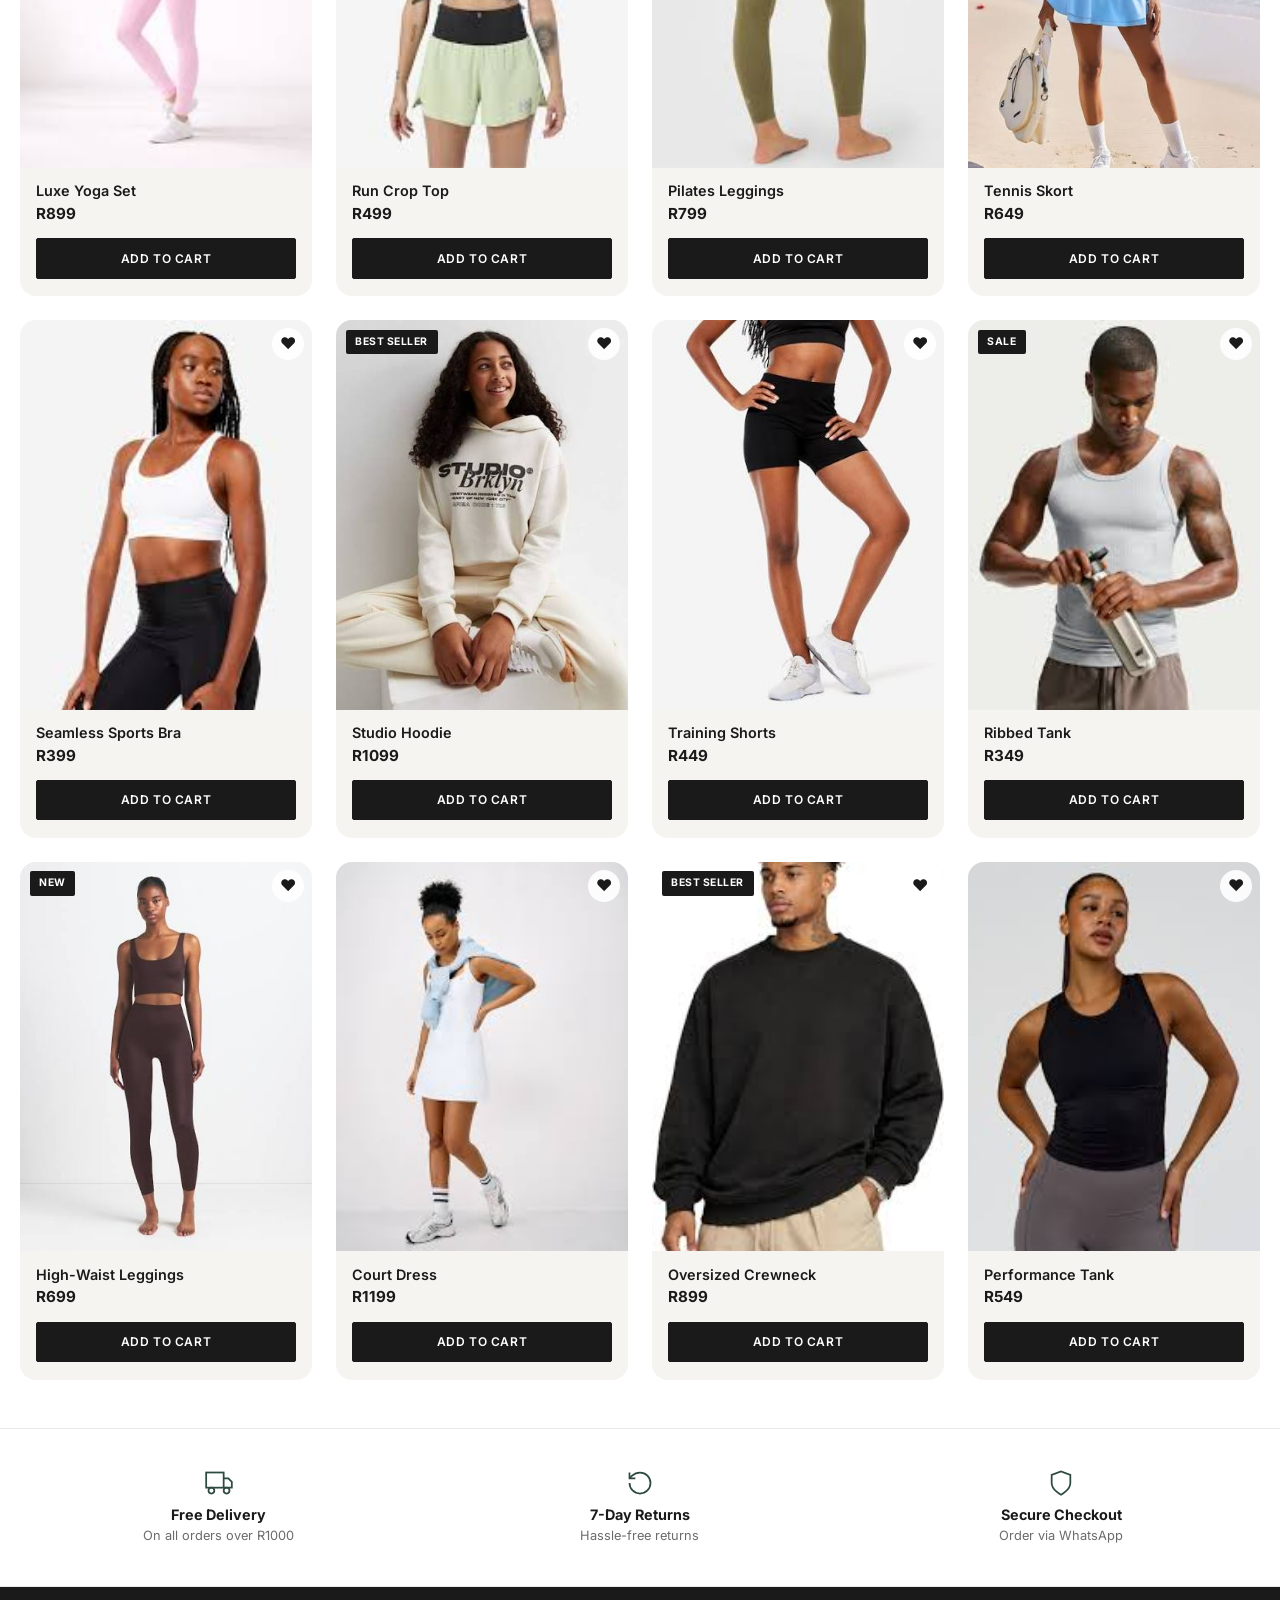
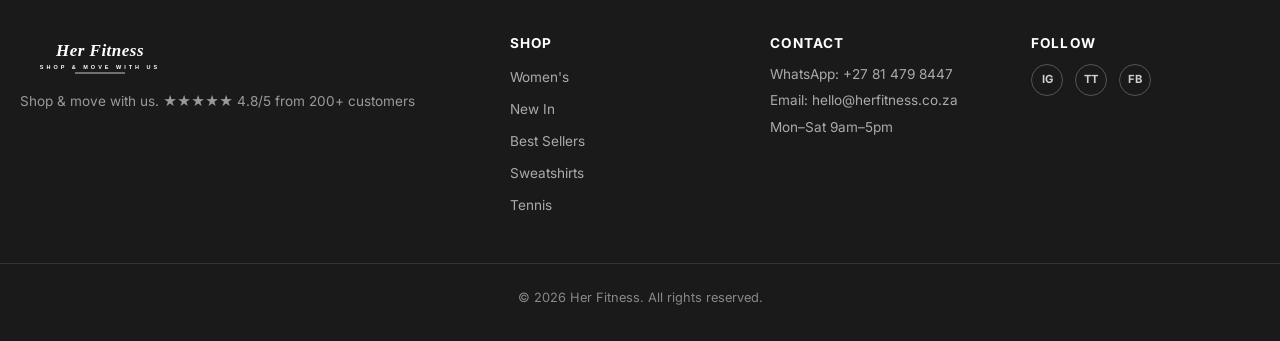
==== commit 3e577926: "initial commit" ====
--- a/her-fitness/index.html
+++ b/her-fitness/index.html
@@ -91,19 +91,19 @@
 
     <section class="categories container" aria-label="Shop by category">
       <a href="womens.html" class="cat">
-        <img src="pictures/womens.jpg" alt="Category image" class="cat-img" loading="lazy" onerror="this.style.display=\'none\'">
+        <img src="pictures/womens.jpg" alt="Category image" class="cat-img" loading="lazy" onerror="this.style.display='none'">
         <p>WOMEN'S</p>
       </a>
       <a href="new-in.html" class="cat">
-        <img src="pictures/new-in.jpg" alt="Category image" class="cat-img" loading="lazy" onerror="this.style.display=\'none\'">
+        <img src="pictures/new-in.jpg" alt="Category image" class="cat-img" loading="lazy" onerror="this.style.display='none'">
         <p>NEW IN</p>
       </a>
       <a href="best-sellers.html" class="cat">
-        <img src="pictures/best-sellers.jpg" alt="Category image" class="cat-img" loading="lazy" onerror="this.style.display=\'none\'">
+        <img src="pictures/best-sellers.jpg" alt="Category image" class="cat-img" loading="lazy" onerror="this.style.display='none'">
         <p>BEST SELLERS</p>
       </a>
       <a href="sweatshirts.html" class="cat">
-        <img src="pictures/sweatshirts.jpg" alt="Category image" class="cat-img" loading="lazy" onerror="this.style.display=\'none\'">
+        <img src="pictures/sweatshirts.jpg" alt="Category image" class="cat-img" loading="lazy" onerror="this.style.display='none'">
         <p>SWEATSHIRTS</p>
       </a>
     </section>
